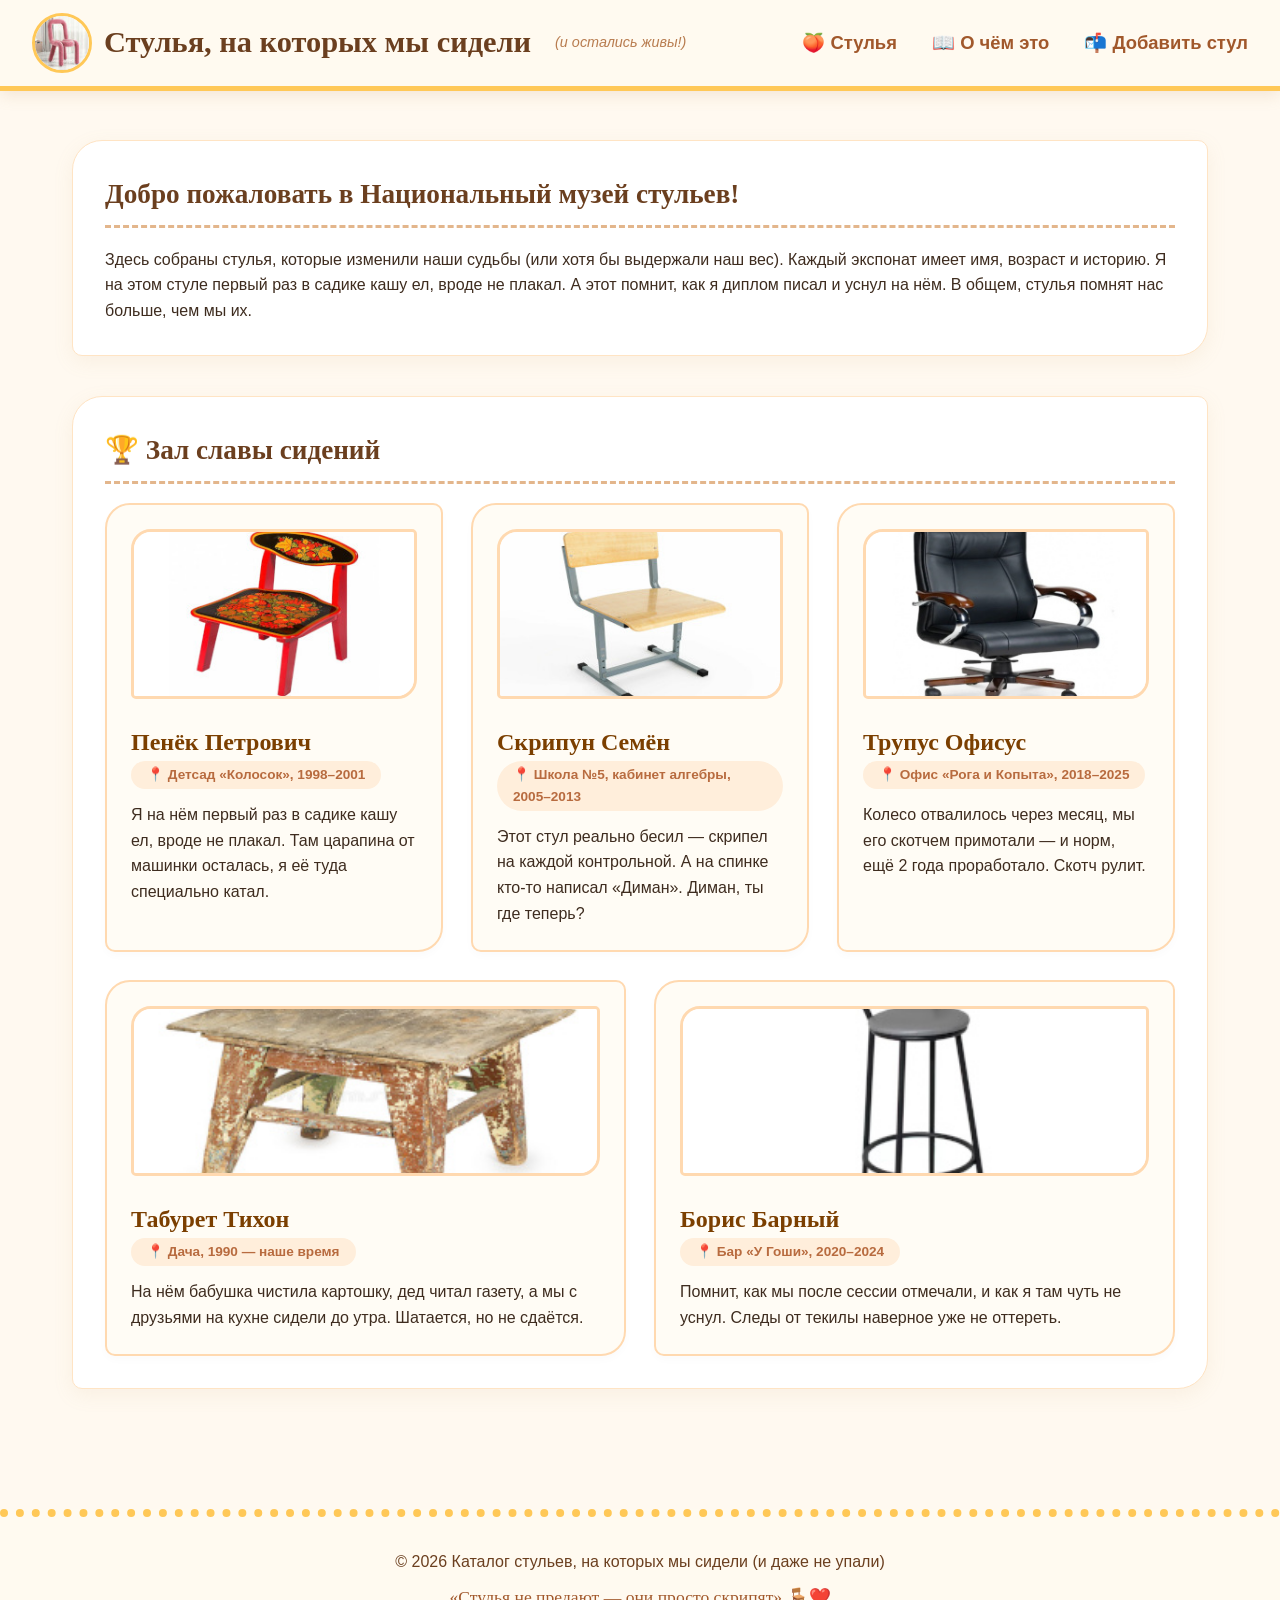
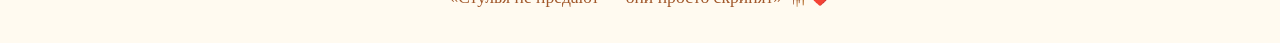
==== index.html @ 73c6939d "Move files to root and restructure" ====
<!DOCTYPE html>
<html lang="ru">
<head>
    <meta charset="UTF-8">
    <meta name="viewport" content="width=device-width, initial-scale=1.0">
    <title>Стулья, на которых мы сидели | Главная</title>
    <link rel="stylesheet" href="css/style.css">
</head>
<body>
    <header>
        <div class="logo">
            <img src="images/logo-chair.jpg" alt="Золотой стул">
            <h1>Стулья, на которых мы сидели</h1>
            <span class="tagline">(и остались живы!)</span>
        </div>
        <nav>
            <ul class="nav-menu">
                <li><a href="index.html">🍑 Стулья</a></li>
                <li><a href="about.html">📖 О чём это</a></li>
                <li><a href="contacts.html">📬 Добавить стул</a></li>
            </ul>
        </nav>
    </header>

    <main>
        <section class="intro">
            <h2>Добро пожаловать в Национальный музей стульев!</h2>
            <p>Здесь собраны стулья, которые изменили наши судьбы (или хотя бы выдержали наш вес). Каждый экспонат имеет имя, возраст и историю. Я на этом стуле первый раз в садике кашу ел, вроде не плакал. А этот помнит, как я диплом писал и уснул на нём. В общем, стулья помнят нас больше, чем мы их.</p>
        </section>

        <section class="catalog">
            <h2>🏆 Зал славы сидений</h2>
            <div class="card-container">
                <article class="card">
                    <img src="images/child-chair.jpg" alt="Детский деревянный стул">
                    <h3>Пенёк Петрович</h3>
                    <p class="location">📍 Детсад «Колосок», 1998–2001</p>
                    <p class="desc">Я на нём первый раз в садике кашу ел, вроде не плакал. Там царапина от машинки осталась, я её туда специально катал.</p>
                </article>
                <article class="card">
                    <img src="images/school-chair.jpg" alt="Школьный стул">
                    <h3>Скрипун Семён</h3>
                    <p class="location">📍 Школа №5, кабинет алгебры, 2005–2013</p>
                    <p class="desc">Этот стул реально бесил — скрипел на каждой контрольной. А на спинке кто-то написал «Диман». Диман, ты где теперь?</p>
                </article>
                <article class="card">
                    <img src="images/office-chair.jpg" alt="Офисное кресло">
                    <h3>Трупус Офисус</h3>
                    <p class="location">📍 Офис «Рога и Копыта», 2018–2025</p>
                    <p class="desc">Колесо отвалилось через месяц, мы его скотчем примотали — и норм, ещё 2 года проработало. Скотч рулит.</p>
                </article>
                <article class="card">
                    <img src="images/taburet.jpg" alt="Дачная табуретка">
                    <h3>Табурет Тихон</h3>
                    <p class="location">📍 Дача, 1990 — наше время</p>
                    <p class="desc">На нём бабушка чистила картошку, дед читал газету, а мы с друзьями на кухне сидели до утра. Шатается, но не сдаётся.</p>
                </article>
                <article class="card">
                    <img src="images/bar-chair.jpg" alt="Барный стул">
                    <h3>Борис Барный</h3>
                    <p class="location">📍 Бар «У Гоши», 2020–2024</p>
                    <p class="desc">Помнит, как мы после сессии отмечали, и как я там чуть не уснул. Следы от текилы наверное уже не оттереть.</p>
                </article>
            </div>
        </section>
    </main>

    <footer>
        <div class="footer-content">
            <p>© 2026 Каталог стульев, на которых мы сидели (и даже не упали)</p>
            <p class="footer-quote">«Стулья не предают — они просто скрипят» 🪑❤️</p>
        </div>
    </footer>
</body>
</html>
---- css/style.css ----
* {
    margin: 0;
    padding: 0;
    box-sizing: border-box;
}

html {
    font-size: 16px;
    scroll-behavior: smooth;
}

@import url('https://fonts.googleapis.com/css2?family=Nunito:wght@300;400;700;900&family=Comfortaa:wght@400;700&display=swap');

body {
    font-family: 'Nunito', sans-serif;
    background-color: #FFF9F0;
    color: #3E2C1F;
    line-height: 1.6;
    padding-top: 140px;
}

h1, h2, h3 {
    font-family: 'Comfortaa', cursive;
    font-weight: 700;
    color: #6B3F1F;
}

h1 {
    font-size: 1.9rem;
    display: inline;
}

.tagline {
    font-size: 0.9rem;
    color: #B87C4F;
    margin-left: 12px;
    font-style: italic;
}

h2 {
    font-size: 1.7rem;
    margin-bottom: 1.2rem;
    border-bottom: 3px dashed #E3B68C;
    padding-bottom: 0.5rem;
}

a {
    color: #A1582B;
    text-decoration: none;
    font-weight: 600;
    transition: all 0.2s ease;
}

a:hover {
    color: #E0894D;
    text-decoration: underline wavy #E0894D 1px;
}

header {
    position: fixed;
    top: 0;
    width: 100%;
    background-color: #FFFAF0;
    padding: 0.8rem 2rem;
    display: flex;
    align-items: center;
    justify-content: space-between;
    flex-wrap: wrap;
    box-shadow: 0 4px 15px rgba(193, 154, 107, 0.2);
    border-bottom: 5px solid #FFC857;
    z-index: 1000;
}

.logo {
    display: flex;
    align-items: center;
    gap: 12px;
}

.logo img {
    width: 60px;
    height: 60px;
    border-radius: 50%;
    border: 3px solid #FFC857;
    transition: transform 0.3s;
}

.logo img:hover {
    transform: rotate(15deg);
}

.nav-menu {
    display: flex;
    list-style: none;
    gap: 2.2rem;
}

.nav-menu a {
    font-size: 1.15rem;
    padding: 0.5rem 0;
    border-bottom: 3px solid transparent;
}

.nav-menu a:hover {
    border-bottom-color: #FFC857;
    text-decoration: none;
}

main {
    max-width: 1200px;
    margin: 0 auto;
    padding: 0 2rem 2rem;
}

section {
    background: white;
    padding: 2rem;
    margin-bottom: 2.5rem;
    border-radius: 30px 10px 30px 10px;
    box-shadow: 0 6px 20px rgba(193, 154, 107, 0.1);
    border: 1px solid #FFE4C4;
}

.card-container {
    display: flex;
    flex-wrap: wrap;
    gap: 28px;
    justify-content: center;
}

.card {
    flex: 1 1 260px;
    background: #FFFCF5;
    border: 2px solid #FFD9B0;
    border-radius: 25px 10px 25px 10px;
    padding: 1.5rem;
    transition: all 0.3s cubic-bezier(0.25, 0.1, 0.25, 1);
    box-shadow: 0 4px 8px rgba(0,0,0,0.02);
}

.card:hover {
    transform: translateY(-10px) scale(1.02);
    box-shadow: 0 20px 25px -10px rgba(255, 140, 0, 0.2);
    border-color: #FFB347;
}

.card img {
    width: 100%;
    height: 170px;
    object-fit: cover;
    border-radius: 20px 5px 20px 5px;
    border: 3px solid #FFD9B0;
    margin-bottom: 1rem;
}

.card h3 {
    font-size: 1.5rem;
    color: #7B3F00;
}

.location {
    font-weight: bold;
    color: #B86B3F;
    background: #FFEEDB;
    display: inline-block;
    padding: 0.2rem 1rem;
    border-radius: 30px;
    font-size: 0.85rem;
    margin-bottom: 0.8rem;
}

table {
    width: 100%;
    border-collapse: collapse;
    margin: 1.5rem 0;
    background: #FFFDF9;
    border-radius: 20px;
    overflow: hidden;
    box-shadow: 0 4px 12px rgba(0,0,0,0.03);
}

th, td {
    border: 1px solid #FFD9B0;
    padding: 1rem;
    text-align: left;
}

th {
    background-color: #FFEEDB;
    color: #5E3A1E;
    font-size: 1.1rem;
}

td {
    background-color: white;
}

.table-caption {
    font-style: italic;
    color: #B87333;
    margin-top: 0.3rem;
}

.grid-places {
    display: grid;
    grid-template-columns: repeat(auto-fit, minmax(150px, 1fr));
    gap: 25px;
    margin-top: 1rem;
}

.super-puper-grid {
}

.place-item {
    background: #FFF9F2;
    border: 2px dashed #FFC857;
    border-radius: 20px;
    padding: 1.2rem;
    text-align: center;
    transition: 0.2s;
}

.place-item:hover {
    background: #FFF0D9;
    border-style: solid;
}

.place-item img {
    width: 100%;
    height: 110px;
    object-fit: cover;
    border-radius: 15px;
    margin-bottom: 0.8rem;
    border: 3px solid white;
}

.place-item p {
    font-weight: 700;
    color: #6B3F1F;
    font-size: 1.1rem;
}

.place-stats {
    display: inline-block;
    margin-top: 0.4rem;
    background: #FFC857;
    color: #3E2C1F;
    padding: 0.2rem 0.8rem;
    border-radius: 30px;
    font-size: 0.85rem;
}

.chair-form {
    max-width: 650px;
    margin: 0 auto;
    display: flex;
    flex-direction: column;
    gap: 1.3rem;
}

.form-group {
    display: flex;
    flex-direction: column;
}

.form-group label {
    font-weight: 700;
    color: #7B3F00;
    margin-bottom: 0.3rem;
}

.form-group input,
.form-group select,
.form-group textarea {
    padding: 0.8rem;
    background: #FFFDFA;
    border: 2px solid #FFD9B0;
    border-radius: 16px;
    color: #2E2E2E;
    outline: none;
    transition: 0.2s;
}

.form-group input:focus,
.form-group select:focus,
.form-group textarea:focus {
    border-color: #FFA500;
    box-shadow: 0 0 0 4px rgba(255, 200, 87, 0.2);
}

.btn {
    background: #FFC857;
    color: #3E2C1F;
    border: none;
    padding: 0.9rem 2rem;
    font-size: 1.2rem;
    font-weight: 800;
    border-radius: 50px;
    cursor: pointer;
    transition: 0.2s;
    border: 3px solid #FFC857;
    align-self: center;
    text-transform: uppercase;
    letter-spacing: 3px;
}

.btn:hover {
    background: white;
    color: #FF8C00;
    border-color: #FF8C00;
    transform: scale(1.05);
}

.form-note {
    font-size: 0.85rem;
    color: #B87333;
    text-align: center;
    margin-top: 0.5rem;
}

footer {
    background: #FFFAF0;
    padding: 2rem;
    margin-top: 3rem;
    border-top: 8px dotted #FFC857;
    text-align: center;
    color: #6B3F1F;
}

.footer-quote {
    font-family: 'Comfortaa', cursive;
    font-size: 1.1rem;
    margin-top: 0.5rem;
    color: #A1582B;
}

@media (max-width: 768px) {
    body {
        padding-top: 200px;
    }

    header {
        flex-direction: column;
        align-items: flex-start;
        padding: 1rem;
    }

    .nav-menu {
        flex-direction: column;
        width: 100%;
        gap: 0.6rem;
    }

    .nav-menu li {
        width: 100%;
    }

    .nav-menu a {
        display: block;
        padding: 0.7rem;
        background: #FFEEDB;
        border-radius: 40px;
        text-align: center;
    }

    .nav-menu a:hover {
        background: #FFD9B0;
        border-bottom: none;
    }

    .card {
        flex: 1 1 100%;
    }

    .grid-places {
        grid-template-columns: 1fr 1fr;
    }
}

@media (max-width: 480px) {
    html {
        font-size: 14px;
    }

    .logo img {
        width: 45px;
        height: 45px;
    }

    h1 {
        font-size: 1.3rem;
    }

    .grid-places {
        grid-template-columns: 1fr;
    }

    .btn {
        align-self: stretch;
        text-align: center;
    }
}
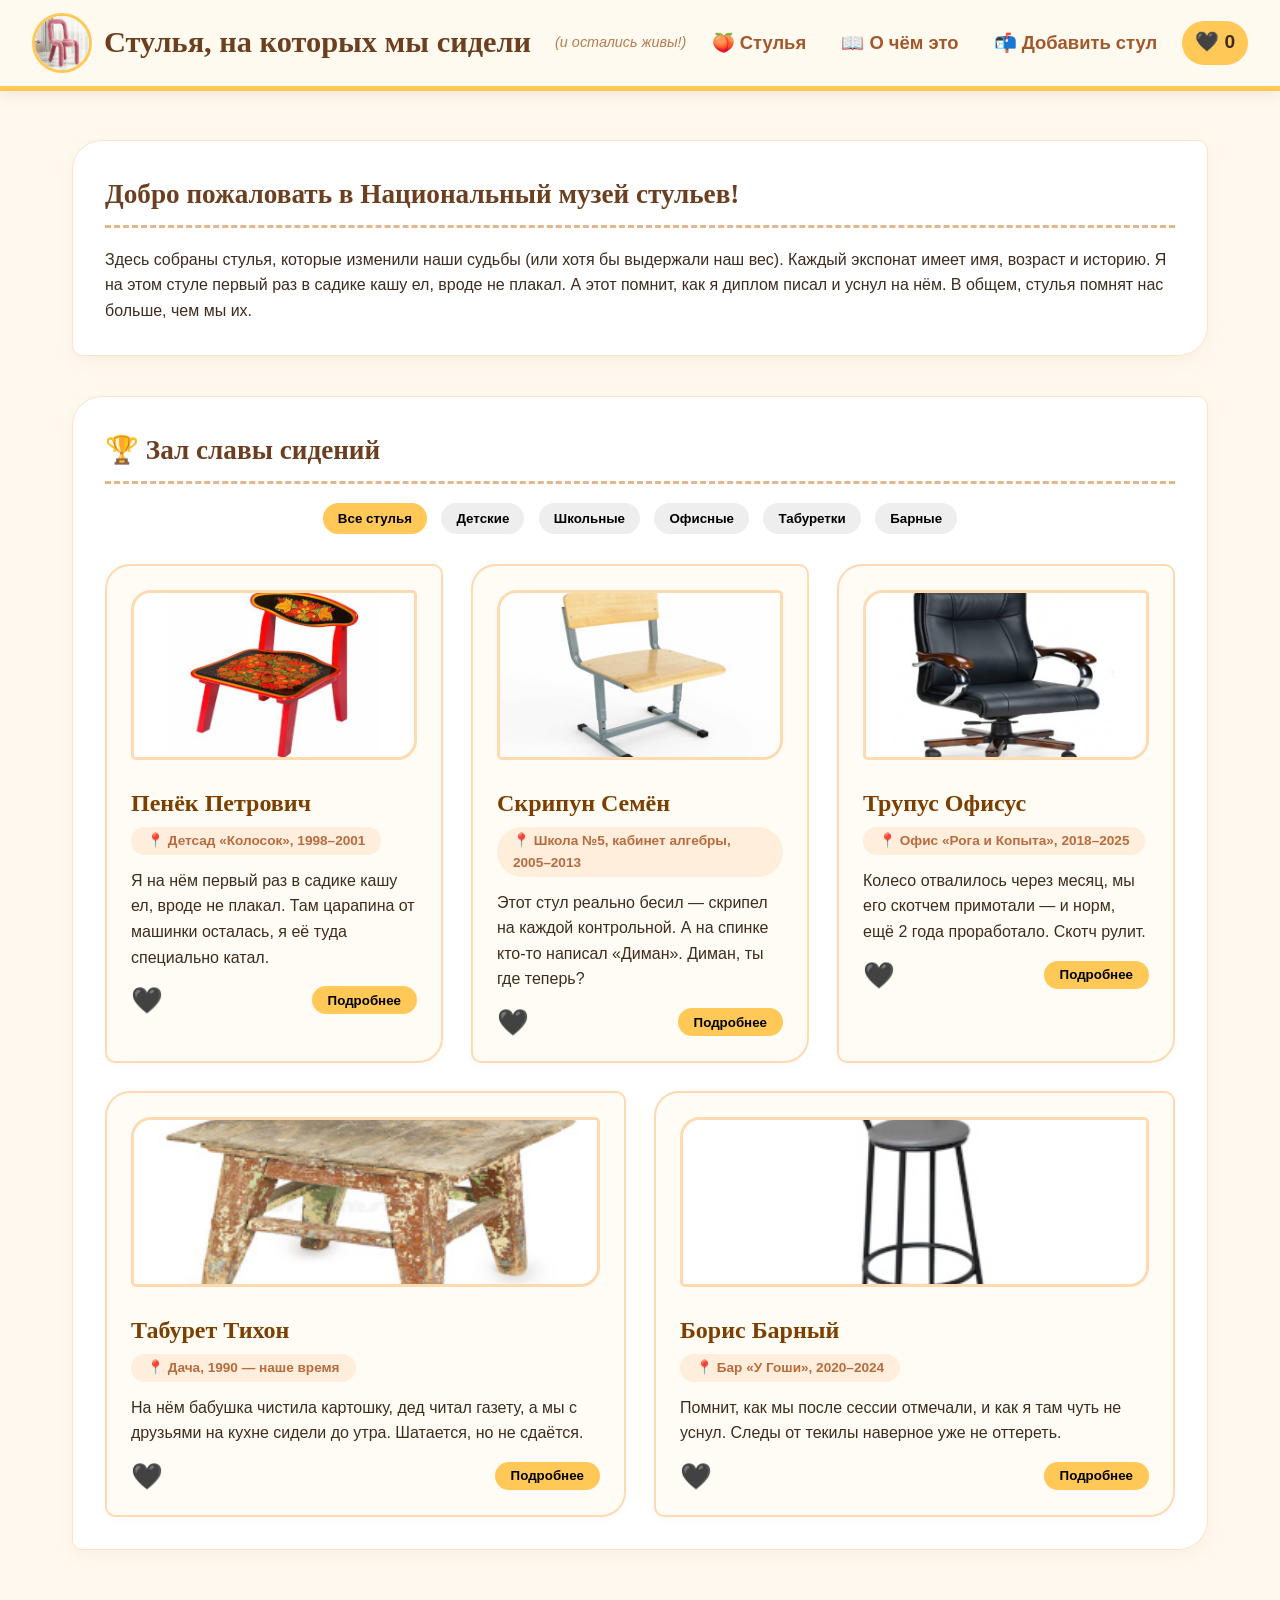
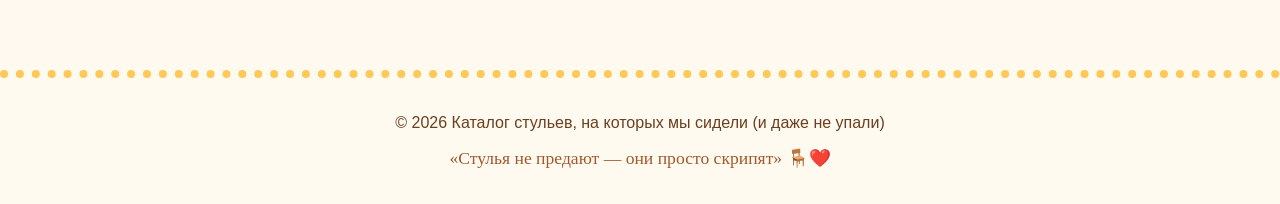
==== commit 3e8cbb1c: "+js" ====
--- a/index.html
+++ b/index.html
@@ -20,6 +20,9 @@
                 <li><a href="contacts.html">📬 Добавить стул</a></li>
             </ul>
         </nav>
+        <div class="favorites">
+            🖤 <span id="favorites-count">0</span>
+        </div>
     </header>
 
     <main>
@@ -30,38 +33,15 @@
 
         <section class="catalog">
             <h2>🏆 Зал славы сидений</h2>
-            <div class="card-container">
-                <article class="card">
-                    <img src="images/child-chair.jpg" alt="Детский деревянный стул">
-                    <h3>Пенёк Петрович</h3>
-                    <p class="location">📍 Детсад «Колосок», 1998–2001</p>
-                    <p class="desc">Я на нём первый раз в садике кашу ел, вроде не плакал. Там царапина от машинки осталась, я её туда специально катал.</p>
-                </article>
-                <article class="card">
-                    <img src="images/school-chair.jpg" alt="Школьный стул">
-                    <h3>Скрипун Семён</h3>
-                    <p class="location">📍 Школа №5, кабинет алгебры, 2005–2013</p>
-                    <p class="desc">Этот стул реально бесил — скрипел на каждой контрольной. А на спинке кто-то написал «Диман». Диман, ты где теперь?</p>
-                </article>
-                <article class="card">
-                    <img src="images/office-chair.jpg" alt="Офисное кресло">
-                    <h3>Трупус Офисус</h3>
-                    <p class="location">📍 Офис «Рога и Копыта», 2018–2025</p>
-                    <p class="desc">Колесо отвалилось через месяц, мы его скотчем примотали — и норм, ещё 2 года проработало. Скотч рулит.</p>
-                </article>
-                <article class="card">
-                    <img src="images/taburet.jpg" alt="Дачная табуретка">
-                    <h3>Табурет Тихон</h3>
-                    <p class="location">📍 Дача, 1990 — наше время</p>
-                    <p class="desc">На нём бабушка чистила картошку, дед читал газету, а мы с друзьями на кухне сидели до утра. Шатается, но не сдаётся.</p>
-                </article>
-                <article class="card">
-                    <img src="images/bar-chair.jpg" alt="Барный стул">
-                    <h3>Борис Барный</h3>
-                    <p class="location">📍 Бар «У Гоши», 2020–2024</p>
-                    <p class="desc">Помнит, как мы после сессии отмечали, и как я там чуть не уснул. Следы от текилы наверное уже не оттереть.</p>
-                </article>
+            <div class="filters">
+                <button class="filter-btn active" data-filter="all">Все стулья</button>
+                <button class="filter-btn" data-filter="child">Детские</button>
+                <button class="filter-btn" data-filter="school">Школьные</button>
+                <button class="filter-btn" data-filter="office">Офисные</button>
+                <button class="filter-btn" data-filter="taburet">Табуретки</button>
+                <button class="filter-btn" data-filter="bar">Барные</button>
             </div>
+            <div class="card-container" id="card-container"></div>
         </section>
     </main>
 
@@ -71,5 +51,28 @@
             <p class="footer-quote">«Стулья не предают — они просто скрипят» 🪑❤️</p>
         </div>
     </footer>
+
+    <!-- Модальное окно деталей стула -->
+    <div id="chair-modal" class="modal">
+        <div class="modal-content">
+            <span class="close">&times;</span>
+            <div id="modal-details"></div>
+        </div>
+    </div>
+
+    <!-- Модальное окно избранного -->
+    <div id="favorites-modal" class="modal">
+        <div class="modal-content">
+            <span class="close-fav">&times;</span>
+            <h2>Избранные стулья</h2>
+            <div id="favorites-list"></div>
+            <button id="clear-favorites">Очистить избранное</button>
+        </div>
+    </div>
+
+    <!-- Кнопка "Наверх" -->
+    <button id="scroll-top" title="Наверх">⬆️</button>
+
+    <script src="js/script.js"></script>
 </body>
 </html>
--- a/css/style.css
+++ b/css/style.css
@@ -1,3 +1,4 @@
+/*сброс чтоб всё было ровно*/
 * {
     margin: 0;
     padding: 0;
@@ -9,6 +10,7 @@
     scroll-behavior: smooth;
 }
 
+/*шрифты*/
 @import url('https://fonts.googleapis.com/css2?family=Nunito:wght@300;400;700;900&family=Comfortaa:wght@400;700&display=swap');
 
 body {
@@ -56,6 +58,7 @@
     text-decoration: underline wavy #E0894D 1px;
 }
 
+/*шапка*/
 header {
     position: fixed;
     top: 0;
@@ -89,6 +92,7 @@
     transform: rotate(15deg);
 }
 
+/*навигация*/
 .nav-menu {
     display: flex;
     list-style: none;
@@ -106,6 +110,22 @@
     text-decoration: none;
 }
 
+/*избранное*/
+.favorites {
+    cursor: pointer;
+    font-size: 1.2rem;
+    font-weight: 700;
+    background: #FFC857;
+    padding: 0.4rem 0.8rem;
+    border-radius: 30px;
+    transition: 0.2s;
+}
+
+.favorites:hover {
+    background: #FFB347;
+}
+
+/*основа*/
 main {
     max-width: 1200px;
     margin: 0 auto;
@@ -121,6 +141,33 @@
     border: 1px solid #FFE4C4;
 }
 
+/*фильтры*/
+.filters {
+    margin-bottom: 20px;
+    text-align: center;
+}
+
+.filter-btn {
+    background: #eee;
+    border: none;
+    padding: 8px 15px;
+    margin: 0 5px 10px;
+    border-radius: 30px;
+    cursor: pointer;
+    font-weight: 600;
+    transition: 0.2s;
+}
+
+.filter-btn.active {
+    background: #FFC857;
+    color: #000;
+}
+
+.filter-btn:hover {
+    background: #FFD9B0;
+}
+
+/*карточки*/
 .card-container {
     display: flex;
     flex-wrap: wrap;
@@ -136,6 +183,7 @@
     padding: 1.5rem;
     transition: all 0.3s cubic-bezier(0.25, 0.1, 0.25, 1);
     box-shadow: 0 4px 8px rgba(0,0,0,0.02);
+    position: relative;
 }
 
 .card:hover {
@@ -156,6 +204,7 @@
 .card h3 {
     font-size: 1.5rem;
     color: #7B3F00;
+    margin-bottom: 0.3rem;
 }
 
 .location {
@@ -169,6 +218,45 @@
     margin-bottom: 0.8rem;
 }
 
+.card-actions {
+    display: flex;
+    justify-content: space-between;
+    align-items: center;
+    margin-top: 15px;
+}
+
+.fav-btn {
+    background: none;
+    border: none;
+    font-size: 1.6rem;
+    cursor: pointer;
+    transition: 0.2s;
+}
+
+.fav-btn:hover {
+    transform: scale(1.2);
+}
+
+.fav-btn.favorite {
+    color: red;
+}
+
+.details-btn {
+    background: #FFC857;
+    border: none;
+    padding: 0.4rem 1rem;
+    border-radius: 30px;
+    font-weight: 600;
+    cursor: pointer;
+    transition: 0.2s;
+}
+
+.details-btn:hover {
+    background: #FFB347;
+    transform: scale(1.05);
+}
+
+/*таблица*/
 table {
     width: 100%;
     border-collapse: collapse;
@@ -201,14 +289,12 @@
     margin-top: 0.3rem;
 }
 
+/*сетка*/
 .grid-places {
     display: grid;
     grid-template-columns: repeat(auto-fit, minmax(150px, 1fr));
     gap: 25px;
     margin-top: 1rem;
-}
-
-.super-puper-grid {
 }
 
 .place-item {
@@ -250,6 +336,7 @@
     font-size: 0.85rem;
 }
 
+/*форма*/
 .chair-form {
     max-width: 650px;
     margin: 0 auto;
@@ -318,6 +405,105 @@
     margin-top: 0.5rem;
 }
 
+/*модальные*/
+.modal {
+    display: none;
+    position: fixed;
+    z-index: 2000;
+    left: 0;
+    top: 0;
+    width: 100%;
+    height: 100%;
+    background-color: rgba(0,0,0,0.5);
+}
+
+.modal-content {
+    background-color: #fff;
+    margin: 10% auto;
+    padding: 20px;
+    width: 80%;
+    max-width: 600px;
+    border-radius: 10px;
+    position: relative;
+    max-height: 80vh;
+    overflow-y: auto;
+}
+
+.close, .close-fav {
+    float: right;
+    font-size: 28px;
+    font-weight: bold;
+    cursor: pointer;
+}
+
+#favorites-list {
+    max-height: 300px;
+    overflow-y: auto;
+    margin: 15px 0;
+}
+
+.fav-item {
+    display: flex;
+    align-items: center;
+    margin-bottom: 10px;
+    padding: 5px;
+    border-bottom: 1px solid #FFD9B0;
+}
+
+.fav-item img {
+    width: 50px;
+    height: 50px;
+    object-fit: cover;
+    margin-right: 10px;
+    border-radius: 5px;
+}
+
+.fav-item span {
+    flex: 1;
+}
+
+.remove-fav {
+    background: none;
+    border: none;
+    font-size: 1.2rem;
+    cursor: pointer;
+}
+
+#clear-favorites {
+    background: #FFC857;
+    border: none;
+    padding: 0.5rem 1rem;
+    border-radius: 30px;
+    cursor: pointer;
+    font-weight: 600;
+    width: 100%;
+}
+
+#clear-favorites:hover {
+    background: #FFB347;
+}
+
+/*наверх*/
+#scroll-top {
+    position: fixed;
+    bottom: 20px;
+    right: 20px;
+    padding: 10px 15px;
+    background: #FFC857;
+    border: none;
+    border-radius: 50%;
+    font-size: 20px;
+    cursor: pointer;
+    display: none;
+    z-index: 1000;
+    box-shadow: 0 2px 10px rgba(0,0,0,0.2);
+}
+
+#scroll-top:hover {
+    background: #FFB347;
+}
+
+/*подвал*/
 footer {
     background: #FFFAF0;
     padding: 2rem;
@@ -334,6 +520,7 @@
     color: #A1582B;
 }
 
+/*адаптивность*/
 @media (max-width: 768px) {
     body {
         padding-top: 200px;
@@ -368,6 +555,12 @@
         border-bottom: none;
     }
 
+    .filters {
+        display: flex;
+        flex-wrap: wrap;
+        justify-content: center;
+    }
+
     .card {
         flex: 1 1 100%;
     }
@@ -399,4 +592,9 @@
         align-self: stretch;
         text-align: center;
     }
+
+    .modal-content {
+        width: 95%;
+        margin: 20% auto;
+    }
 }
